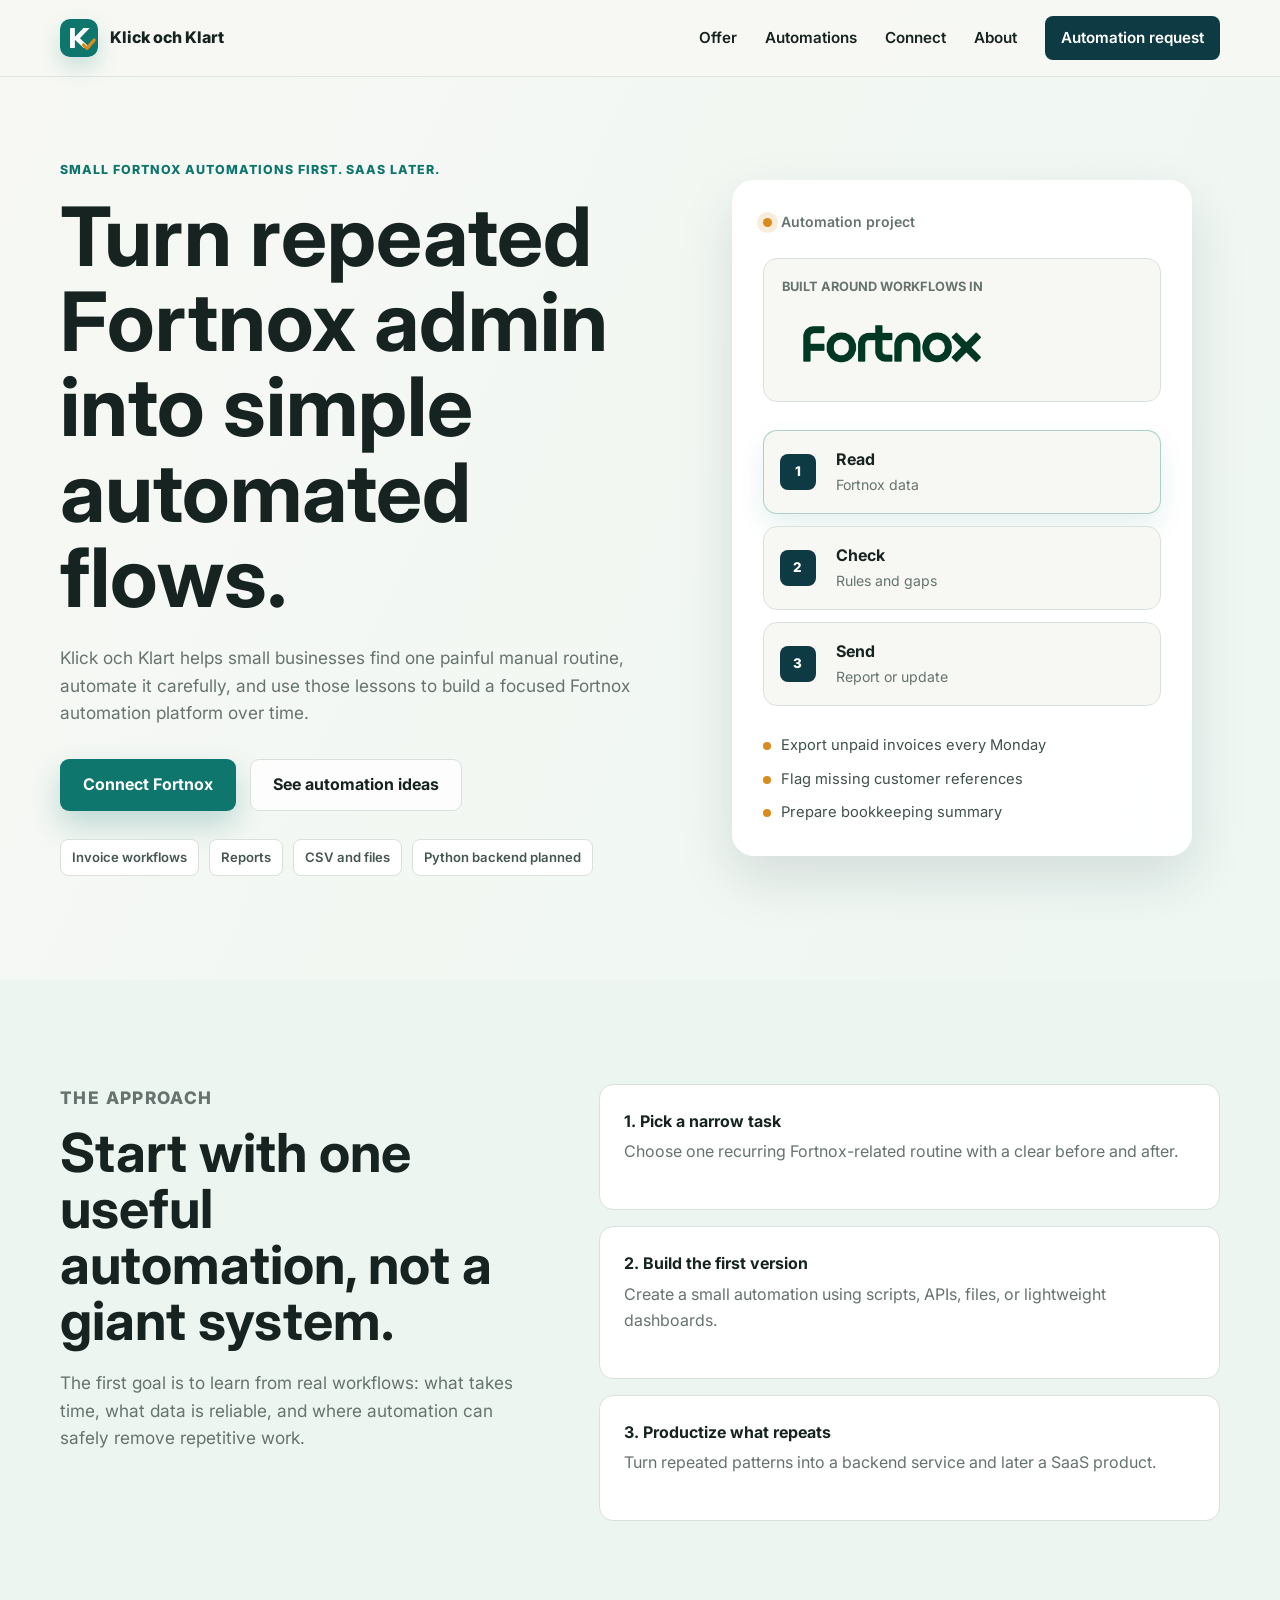
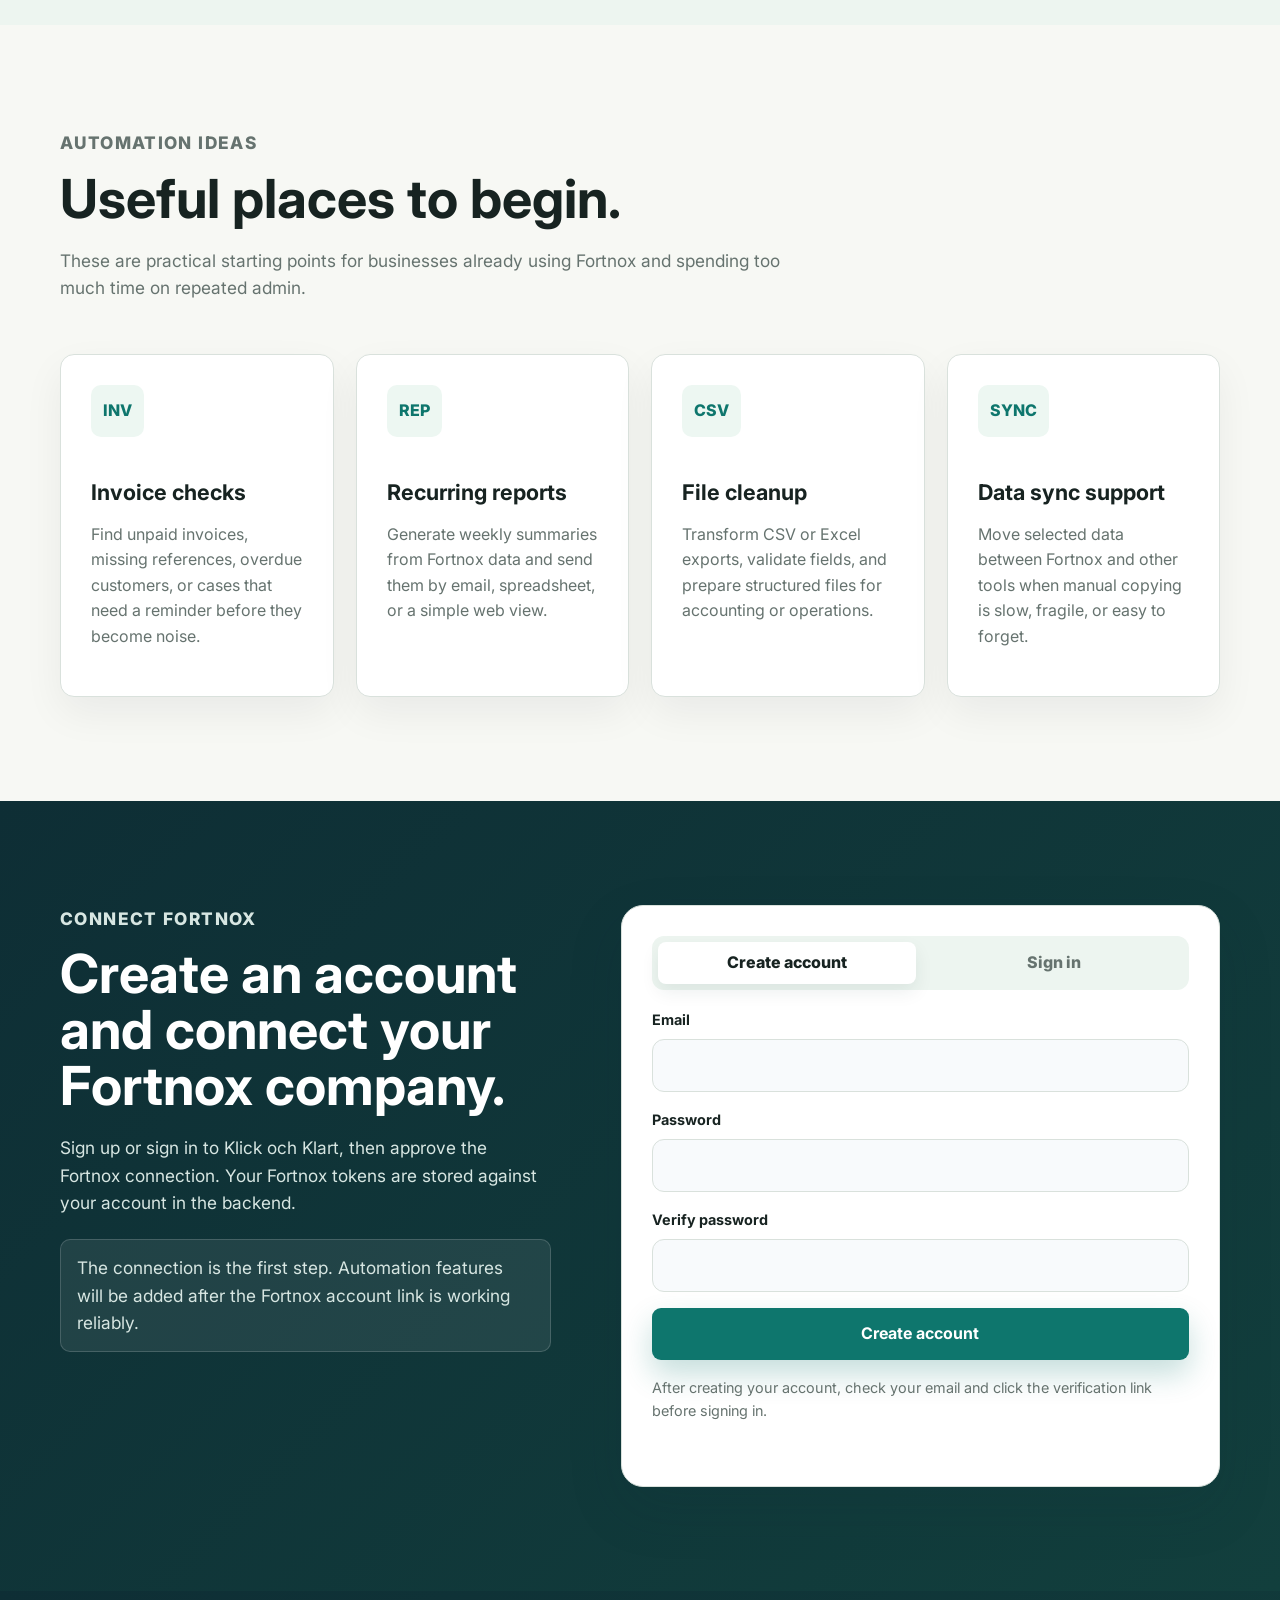
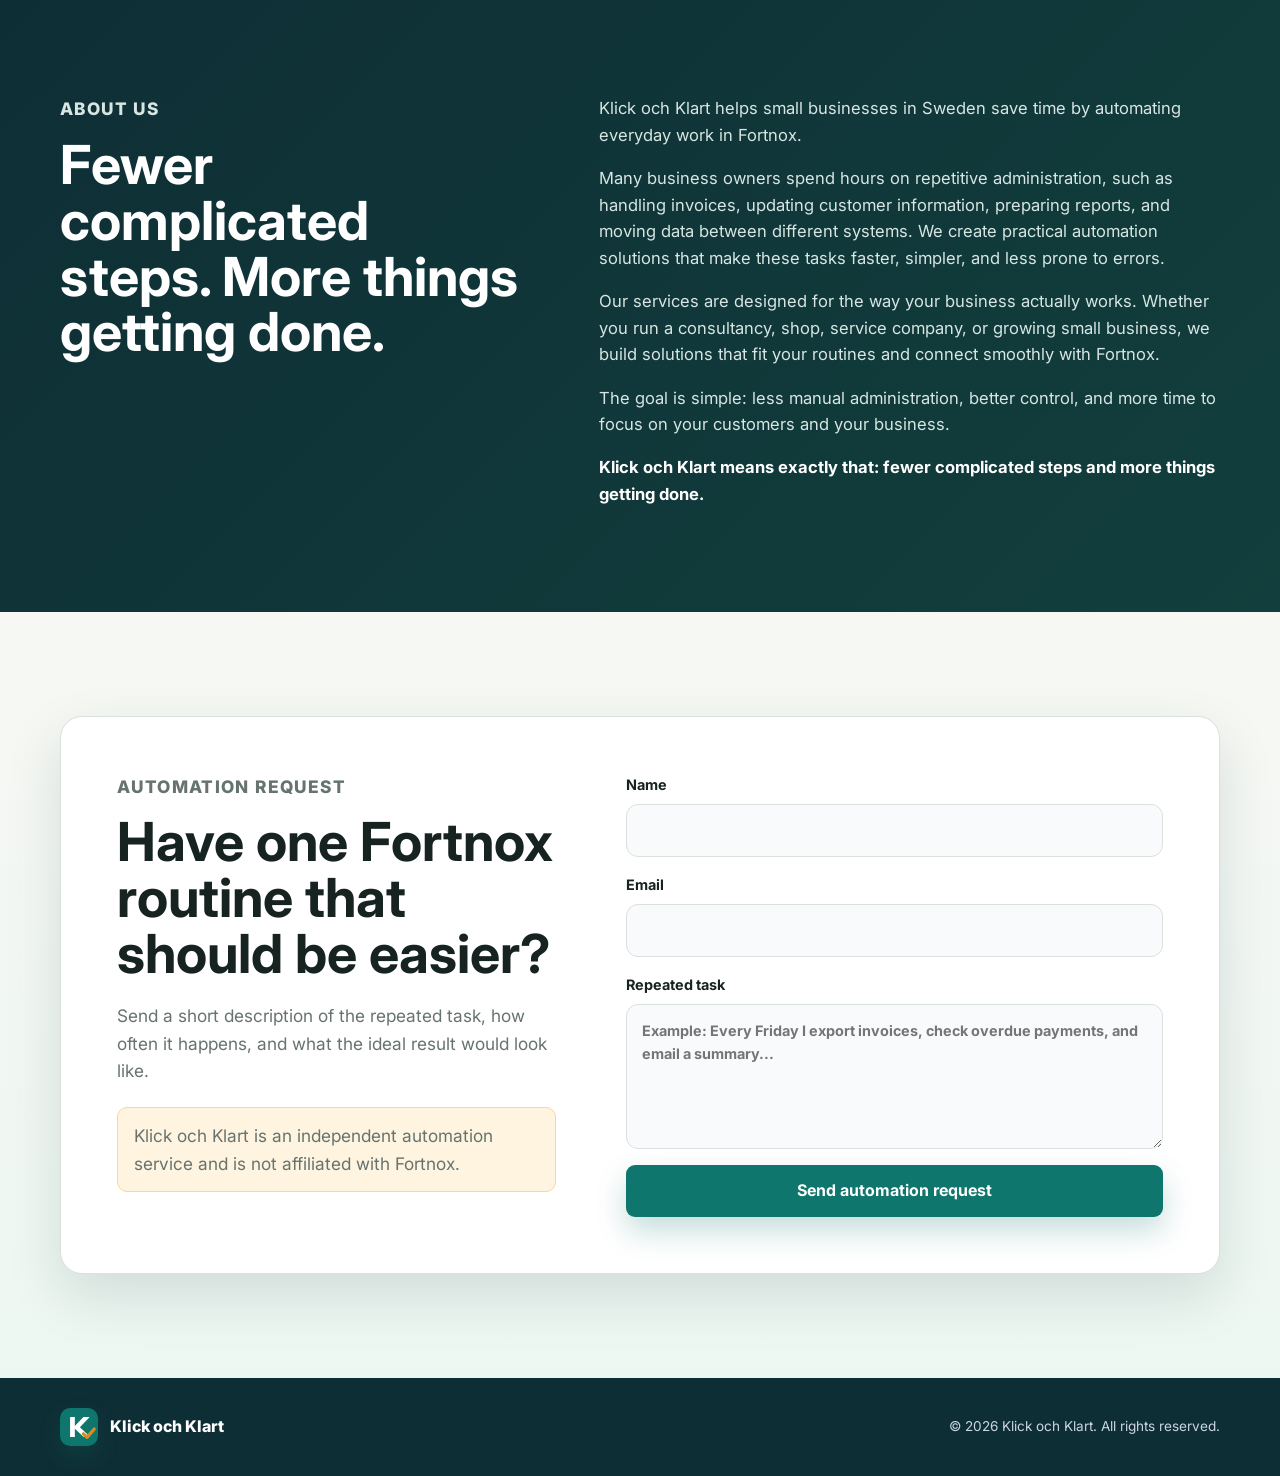
==== index.html @ 31fa26c7 "Animations on the demo and the demo page layout updated" ====
<!DOCTYPE html>
<html lang="en">
<head>
  <meta charset="UTF-8" />
  <meta name="viewport" content="width=device-width, initial-scale=1.0" />
  <meta name="description" content="Klick och Klart builds small, practical Fortnox automations that help Swedish businesses reduce repeated admin work." />
  <meta name="theme-color" content="#0e3b43" />
  <title>Klick och Klart | Fortnox Automation Services</title>
  <link rel="icon" href="icon.svg" type="image/svg+xml" />
  <link rel="preconnect" href="https://fonts.googleapis.com" />
  <link rel="preconnect" href="https://fonts.gstatic.com" crossorigin />
  <link href="https://fonts.googleapis.com/css2?family=Inter:wght@400;500;600;700;800&display=swap" rel="stylesheet" />
  <link rel="stylesheet" href="style.css" />
</head>
<body>
  <header class="site-header">
    <div class="container nav-wrap">
      <a class="brand" href="#home" aria-label="Klick och Klart home">
        <img class="brand-icon" src="icon.svg" alt="" width="40" height="40" />
        <span>Klick och Klart</span>
      </a>

      <button class="menu-button" type="button" aria-expanded="false" aria-controls="main-navigation">
        <span></span>
        <span></span>
        <span></span>
        <span class="sr-only">Open navigation</span>
      </button>

      <nav id="main-navigation" class="main-nav" aria-label="Main navigation">
        <a href="#offer">Offer</a>
        <a href="#automations">Automations</a>
        <a href="#connect">Connect</a>
        <a href="#about">About</a>
        <a class="nav-cta" href="#contact">Automation request</a>
      </nav>

      <div id="account-menu" class="account-menu" hidden>
        <button id="account-menu-button" class="account-menu-button" type="button" aria-expanded="false" aria-controls="account-menu-panel">
          <span id="account-menu-initial">K</span>
        </button>
        <div id="account-menu-panel" class="account-menu-panel" hidden>
          <a href="fortnox-demo.html">⚡ Try demo</a>
          <a href="profile-settings.html">Profile settings</a>
          <button id="account-sign-out-button" type="button">Sign out</button>
        </div>
      </div>
    </div>
  </header>

  <main>
    <section id="home" class="hero section">
      <div class="container hero-grid">
        <div class="hero-copy reveal">
          <p class="eyebrow">Small Fortnox automations first. SaaS later.</p>
          <h1>Turn repeated Fortnox admin into simple automated flows.</h1>
          <p class="hero-text">
            Klick och Klart helps small businesses find one painful manual routine, automate it carefully,
            and use those lessons to build a focused Fortnox automation platform over time.
          </p>
          <div class="hero-actions">
            <a class="button button-primary" href="#connect">Connect Fortnox</a>
            <a class="button button-secondary" href="#automations">See automation ideas</a>
          </div>
          <div class="hero-notes" aria-label="Service highlights">
            <span>Invoice workflows</span>
            <span>Reports</span>
            <span>CSV and files</span>
            <span>Python backend planned</span>
          </div>
        </div>

        <div class="hero-visual reveal" aria-label="Example automation flow">
          <div class="workflow-board">
            <div class="workflow-top">
              <span class="status-dot"></span>
              <span>Automation project</span>
            </div>
            <div class="fortnox-mark" aria-label="Fortnox workflow focus">
              <span>Built around workflows in</span>
              <img src="Fortnox_logo.png" alt="Fortnox" />
            </div>
            <div class="flow-line">
              <div class="flow-step active">
                <small>1</small>
                <strong>Read</strong>
                <span>Fortnox data</span>
              </div>
              <div class="flow-step">
                <small>2</small>
                <strong>Check</strong>
                <span>Rules and gaps</span>
              </div>
              <div class="flow-step">
                <small>3</small>
                <strong>Send</strong>
                <span>Report or update</span>
              </div>
            </div>
            <div class="task-list">
              <div><span></span> Export unpaid invoices every Monday</div>
              <div><span></span> Flag missing customer references</div>
              <div><span></span> Prepare bookkeeping summary</div>
            </div>
          </div>
        </div>
      </div>
    </section>

    <section id="offer" class="section section-muted">
      <div class="container split-grid">
        <div class="section-heading reveal">
          <p class="eyebrow">The approach</p>
          <h2>Start with one useful automation, not a giant system.</h2>
          <p>
            The first goal is to learn from real workflows: what takes time, what data is reliable,
            and where automation can safely remove repetitive work.
          </p>
        </div>

        <div class="principles reveal">
          <div>
            <strong>1. Pick a narrow task</strong>
            <span>Choose one recurring Fortnox-related routine with a clear before and after.</span>
          </div>
          <div>
            <strong>2. Build the first version</strong>
            <span>Create a small automation using scripts, APIs, files, or lightweight dashboards.</span>
          </div>
          <div>
            <strong>3. Productize what repeats</strong>
            <span>Turn repeated patterns into a backend service and later a SaaS product.</span>
          </div>
        </div>
      </div>
    </section>

    <section id="automations" class="section">
      <div class="container">
        <div class="section-heading reveal">
          <p class="eyebrow">Automation ideas</p>
          <h2>Useful places to begin.</h2>
          <p>
            These are practical starting points for businesses already using Fortnox and spending too much time on repeated admin.
          </p>
        </div>

        <div class="card-grid">
          <article class="service-card reveal">
            <div class="icon-box">INV</div>
            <h3>Invoice checks</h3>
            <p>Find unpaid invoices, missing references, overdue customers, or cases that need a reminder before they become noise.</p>
          </article>

          <article class="service-card reveal">
            <div class="icon-box">REP</div>
            <h3>Recurring reports</h3>
            <p>Generate weekly summaries from Fortnox data and send them by email, spreadsheet, or a simple web view.</p>
          </article>

          <article class="service-card reveal">
            <div class="icon-box">CSV</div>
            <h3>File cleanup</h3>
            <p>Transform CSV or Excel exports, validate fields, and prepare structured files for accounting or operations.</p>
          </article>

          <article class="service-card reveal">
            <div class="icon-box">SYNC</div>
            <h3>Data sync support</h3>
            <p>Move selected data between Fortnox and other tools when manual copying is slow, fragile, or easy to forget.</p>
          </article>
        </div>
      </div>
    </section>

    <section id="connect" class="section section-dark">
      <div class="container connect-grid">
        <div class="section-heading reveal">
          <p class="eyebrow">Connect Fortnox</p>
          <h2>Create an account and connect your Fortnox company.</h2>
          <p>
            Sign up or sign in to Klick och Klart, then approve the Fortnox connection. Your Fortnox tokens are stored against your account in the backend.
          </p>
          <p class="connect-note">
            The connection is the first step. Automation features will be added after the Fortnox account link is working reliably.
          </p>
        </div>

        <div class="connect-card reveal">
          <div class="auth-tabs" role="tablist" aria-label="Account action">
            <button class="auth-tab active" type="button" data-auth-mode="signup">Create account</button>
            <button class="auth-tab" type="button" data-auth-mode="signin">Sign in</button>
          </div>

          <form id="signup-form" class="auth-form" data-auth-form="signup">
            <label>
              Email
              <input type="email" name="email" autocomplete="email" required />
            </label>
            <label>
              Password
              <input type="password" name="password" autocomplete="new-password" minlength="8" required />
            </label>
            <label>
              Verify password
              <input type="password" name="confirm_password" autocomplete="new-password" minlength="8" required />
            </label>
            <button class="button button-primary" type="submit">Create account</button>
            <p class="auth-help">After creating your account, check your email and click the verification link before signing in.</p>
          </form>

          <form id="signin-form" class="auth-form" data-auth-form="signin" hidden>
            <label>
              Email
              <input type="email" name="email" autocomplete="email" required />
            </label>
            <label>
              Password
              <input type="password" name="password" autocomplete="current-password" minlength="8" required />
            </label>
            <button class="button button-primary" type="submit">Sign in</button>
            <a class="text-button" href="reset-password.html">Forgot password?</a>
          </form>

          <div id="connect-panel" class="connection-panel" hidden>
            <button id="connect-fortnox-button" class="button button-primary" type="button">Connect Fortnox</button>
            <p id="fortnox-connected-message" class="connected-message" hidden>Fortnox is connected for this account.</p>
          </div>

          <p id="auth-status" class="auth-status" role="status" aria-live="polite"></p>
        </div>
      </div>
    </section>

    <section id="about" class="section section-dark">
      <div class="container about-grid">
        <div class="section-heading reveal">
          <p class="eyebrow">About us</p>
          <h2>Fewer complicated steps. More things getting done.</h2>
        </div>

        <div class="about-copy reveal">
          <p>
            Klick och Klart helps small businesses in Sweden save time by automating everyday work in Fortnox.
          </p>
          <p>
            Many business owners spend hours on repetitive administration, such as handling invoices, updating customer information,
            preparing reports, and moving data between different systems. We create practical automation solutions that make these
            tasks faster, simpler, and less prone to errors.
          </p>
          <p>
            Our services are designed for the way your business actually works. Whether you run a consultancy, shop, service company,
            or growing small business, we build solutions that fit your routines and connect smoothly with Fortnox.
          </p>
          <p>
            The goal is simple: less manual administration, better control, and more time to focus on your customers and your business.
          </p>
          <p>
            Klick och Klart means exactly that: fewer complicated steps and more things getting done.
          </p>
        </div>
      </div>
    </section>

    <section id="contact" class="section contact-section">
      <div class="container contact-card reveal">
        <div>
          <p class="eyebrow">Automation request</p>
          <h2>Have one Fortnox routine that should be easier?</h2>
          <p>
            Send a short description of the repeated task, how often it happens, and what the ideal result would look like.
          </p>
          <p class="independent-note">
            Klick och Klart is an independent automation service and is not affiliated with Fortnox.
          </p>
        </div>

        <form class="contact-form" action="https://formsubmit.co/yadhukrishnan@klickochklart.se" method="POST">
          <input type="hidden" name="_subject" value="New Fortnox automation enquiry from klickochklart.se" />
          <input type="hidden" name="_captcha" value="false" />

          <label>
            Name
            <input type="text" name="name" autocomplete="name" required />
          </label>

          <label>
            Email
            <input type="email" name="email" autocomplete="email" required />
          </label>

          <label>
            Repeated task
            <textarea name="message" rows="5" placeholder="Example: Every Friday I export invoices, check overdue payments, and email a summary..." required></textarea>
          </label>

          <button class="button button-primary" type="submit">Send automation request</button>
        </form>
      </div>
    </section>
  </main>

  <footer class="site-footer">
    <div class="container footer-wrap">
      <div class="brand footer-brand">
        <img class="brand-icon" src="icon.svg" alt="" width="40" height="40" />
        <span>Klick och Klart</span>
      </div>
      <p>&copy; <span id="current-year"></span> Klick och Klart. All rights reserved.</p>
    </div>
  </footer>

  <script>
    window.KOK_API_BASE = "https://klickochklart-backend.onrender.com";
  </script>
  <script src="script.js?v=7"></script>
</body>
</html>
---- style.css ----
:root {
  --bg: #f7f8f4;
  --surface: #ffffff;
  --surface-soft: #edf7f2;
  --text: #172321;
  --muted: #66736f;
  --line: #d9e1dc;
  --primary: #0e766d;
  --primary-dark: #0e3b43;
  --accent: #d88c1f;
  --accent-soft: #fff4df;
  --dark: #0e2e35;
  --dark-soft: #123f3d;
  --radius-lg: 22px;
  --radius-md: 14px;
  --shadow: 0 22px 55px rgba(14, 46, 53, 0.13);
  --container: 1160px;
}

* {
  box-sizing: border-box;
}

html {
  scroll-behavior: smooth;
}

body {
  margin: 0;
  font-family: "Inter", sans-serif;
  color: var(--text);
  background: var(--bg);
  line-height: 1.6;
}

body.menu-open {
  overflow: hidden;
}

a {
  color: inherit;
  text-decoration: none;
}

button,
input,
textarea {
  font: inherit;
}

img {
  max-width: 100%;
}

.container {
  width: min(calc(100% - 40px), var(--container));
  margin-inline: auto;
}

.section {
  padding: 104px 0;
}

.section-muted {
  background: #edf5f0;
}

.section-dark {
  color: #ffffff;
  background: linear-gradient(135deg, var(--dark), var(--dark-soft));
}

.site-header {
  position: fixed;
  z-index: 1000;
  top: 0;
  left: 0;
  width: 100%;
  background: rgba(247, 248, 244, 0.86);
  border-bottom: 1px solid rgba(217, 225, 220, 0.78);
  backdrop-filter: blur(18px);
}

.nav-wrap {
  min-height: 76px;
  display: flex;
  align-items: center;
  justify-content: space-between;
}

.brand {
  display: inline-flex;
  align-items: center;
  gap: 12px;
  font-weight: 800;
  letter-spacing: 0;
}

.brand-icon {
  width: 38px;
  height: 38px;
  border-radius: 10px;
  box-shadow: 0 10px 22px rgba(14, 118, 109, 0.2);
}

.main-nav {
  display: flex;
  align-items: center;
  gap: 28px;
  font-size: 0.95rem;
  font-weight: 600;
}

.main-nav a {
  transition: color 0.2s ease;
}

.main-nav a:hover {
  color: var(--primary);
}

.nav-cta {
  padding: 10px 16px;
  color: #ffffff !important;
  background: var(--primary-dark);
  border-radius: 8px;
}

.account-menu {
  position: relative;
  margin-left: 18px;
}

.account-menu-button {
  width: 42px;
  height: 42px;
  display: grid;
  place-items: center;
  color: #ffffff;
  background: var(--primary-dark);
  border: 0;
  border-radius: 50%;
  cursor: pointer;
  font-weight: 800;
}

.account-menu-panel {
  position: absolute;
  top: calc(100% + 12px);
  right: 0;
  width: 210px;
  display: grid;
  gap: 4px;
  padding: 8px;
  background: #ffffff;
  border: 1px solid var(--line);
  border-radius: 10px;
  box-shadow: var(--shadow);
}

.account-menu-panel[hidden] {
  display: none !important;
}

.account-menu-panel a,
.account-menu-panel button {
  width: 100%;
  padding: 12px;
  color: var(--text);
  background: transparent;
  border: 0;
  border-radius: 8px;
  cursor: pointer;
  font: inherit;
  font-weight: 700;
  text-align: left;
}

.account-menu-panel a:hover,
.account-menu-panel button:hover {
  background: #edf5f0;
}

.demo-nav {
  gap: 22px;
}

.demo-hero {
  min-height: 70vh;
  display: grid;
  align-items: center;
  padding-top: 150px;
  background:
    linear-gradient(115deg, rgba(247, 248, 244, 0.94), rgba(237, 247, 242, 0.9)),
    url("https://images.unsplash.com/photo-1454165804606-c3d57bc86b40?auto=format&fit=crop&w=1800&q=80") center / cover;
}

.demo-hero-grid {
  display: grid;
  grid-template-columns: minmax(0, 1.35fr) minmax(280px, 0.65fr);
  gap: 42px;
  align-items: end;
}

.demo-hero-copy h1 {
  max-width: 760px;
}

.demo-status-panel {
  display: grid;
  gap: 10px;
  padding: 24px;
  background: rgba(255, 255, 255, 0.9);
  border: 1px solid rgba(255, 255, 255, 0.96);
  border-radius: 8px;
  box-shadow: var(--shadow);
}

.demo-status-panel span {
  color: var(--muted);
  font-size: 0.78rem;
  font-weight: 800;
  text-transform: uppercase;
}

.demo-status-panel strong {
  font-size: 1.7rem;
  line-height: 1.1;
}

.demo-status-panel p,
.demo-workspace-heading p {
  margin: 0;
  color: var(--muted);
}

.demo-workspace-section {
  background: #ffffff;
}

.demo-workspace {
  display: grid;
  gap: 28px;
}

.demo-workspace-heading {
  max-width: 760px;
}

.demo-workspace-heading h2 {
  margin-bottom: 12px;
  font-size: clamp(2rem, 3.4vw, 3.2rem);
}

.demo-runner {
  display: grid;
  grid-template-columns: minmax(260px, 0.42fr) minmax(0, 0.58fr);
  gap: 24px;
  align-items: stretch;
}

.demo-control-panel,
.demo-log {
  background: #f7faf7;
  border: 1px solid var(--line);
  border-radius: 8px;
}

.demo-control-panel {
  display: grid;
  align-content: start;
  gap: 24px;
  padding: 24px;
}

.demo-control-panel strong,
.demo-control-panel span {
  display: block;
}

.demo-control-panel strong {
  margin-bottom: 6px;
  font-size: 1.1rem;
}

.demo-control-panel span {
  color: var(--muted);
  font-weight: 600;
}

.demo-actions {
  display: flex;
  flex-wrap: wrap;
  gap: 12px;
}

.demo-log {
  display: grid;
  align-content: start;
  gap: 12px;
  min-height: 420px;
  max-height: 520px;
  margin: 0;
  padding: 18px;
  overflow: auto;
  list-style: none;
}

.demo-log-item {
  position: relative;
  padding: 14px 16px 14px 42px;
  color: var(--text);
  background: #ffffff;
  border: 1px solid var(--line);
  border-radius: 8px;
  box-shadow: 0 12px 22px rgba(14, 46, 53, 0.06);
  font-weight: 700;
  opacity: 0;
  transform: translateY(14px);
  animation: demoLogIn 0.7s cubic-bezier(0.2, 0.8, 0.2, 1) both;
}

.demo-log-item::before {
  content: "";
  position: absolute;
  left: 16px;
  top: 20px;
  width: 10px;
  height: 10px;
  background: var(--primary);
  border-radius: 50%;
  box-shadow: 0 0 0 0 rgba(14, 118, 109, 0.28);
  animation: demoPulse 1.5s ease-in-out infinite;
}

.demo-log-item.done::before {
  background: #2f7d55;
  animation: none;
}

.demo-log-item.error {
  color: #8f1f13;
}

.demo-log-item.error::before {
  background: #b42318;
  animation: none;
}

.demo-page-status {
  margin-top: 0;
}

@keyframes demoLogIn {
  to {
    opacity: 1;
    transform: translateY(0);
  }
}

@keyframes demoPulse {
  0% {
    box-shadow: 0 0 0 0 rgba(14, 118, 109, 0.28);
  }
  70% {
    box-shadow: 0 0 0 10px rgba(14, 118, 109, 0);
  }
  100% {
    box-shadow: 0 0 0 0 rgba(14, 118, 109, 0);
  }
}

.menu-button {
  display: none;
  width: 44px;
  height: 44px;
  padding: 10px;
  background: transparent;
  border: 0;
}

.menu-button span:not(.sr-only) {
  display: block;
  width: 100%;
  height: 2px;
  margin: 5px 0;
  background: var(--text);
  transition: transform 0.25s ease, opacity 0.25s ease;
}

.hero {
  min-height: 92vh;
  display: grid;
  align-items: center;
  padding-top: 160px;
  overflow: hidden;
  background:
    linear-gradient(115deg, rgba(247, 248, 244, 0.92), rgba(237, 247, 242, 0.86)),
    url("https://images.unsplash.com/photo-1554224155-6726b3ff858f?auto=format&fit=crop&w=1800&q=80") center / cover;
}

.hero-grid {
  display: grid;
  grid-template-columns: 1.05fr 0.95fr;
  align-items: center;
  gap: 72px;
}

.eyebrow {
  margin: 0 0 14px;
  color: var(--primary);
  font-size: 0.78rem;
  font-weight: 800;
  letter-spacing: 0.08em;
  text-transform: uppercase;
}

h1,
h2,
h3,
p {
  margin-top: 0;
}

h1,
h2 {
  line-height: 1.04;
}

h1 {
  max-width: 820px;
  margin-bottom: 24px;
  font-size: clamp(3rem, 6.4vw, 5.9rem);
}

h2 {
  margin-bottom: 20px;
  font-size: clamp(2rem, 4.2vw, 3.8rem);
}

h3 {
  margin-bottom: 12px;
  font-size: 1.35rem;
  letter-spacing: 0;
}

.hero-text,
.section-heading > p,
.about-copy > p,
.contact-card > div > p {
  color: var(--muted);
  font-size: 1.08rem;
}

.hero-text {
  max-width: 650px;
}

.hero-actions {
  display: flex;
  flex-wrap: wrap;
  gap: 14px;
  margin-top: 32px;
}

.button {
  display: inline-flex;
  min-height: 52px;
  align-items: center;
  justify-content: center;
  padding: 0 22px;
  border: 1px solid transparent;
  border-radius: 9px;
  cursor: pointer;
  font-weight: 700;
  transition: transform 0.2s ease, box-shadow 0.2s ease, background 0.2s ease;
}

.button:hover {
  transform: translateY(-2px);
}

.button:disabled,
.button[aria-disabled="true"] {
  color: #f8fafc;
  background: #94a3b8;
  border-color: #94a3b8;
  box-shadow: none;
  cursor: not-allowed;
  opacity: 0.85;
}

.button:disabled:hover,
.button[aria-disabled="true"]:hover {
  transform: none;
  box-shadow: none;
}

.button-primary {
  color: #ffffff;
  background: var(--primary);
  box-shadow: 0 14px 30px rgba(14, 118, 109, 0.24);
}

.button-primary:hover {
  box-shadow: 0 20px 36px rgba(14, 118, 109, 0.3);
}

.button-secondary {
  background: rgba(255, 255, 255, 0.8);
  border-color: var(--line);
}

.hero-notes {
  display: flex;
  flex-wrap: wrap;
  gap: 10px;
  margin-top: 28px;
}

.hero-notes span {
  padding: 7px 11px;
  color: #465653;
  background: #ffffff;
  border: 1px solid var(--line);
  border-radius: 8px;
  font-size: 0.82rem;
  font-weight: 600;
}

.hero-visual {
  position: relative;
  min-height: 500px;
  display: grid;
  place-items: center;
}

.workflow-board {
  position: relative;
  z-index: 2;
  width: min(100%, 460px);
  padding: 30px;
  background: rgba(255, 255, 255, 0.94);
  border: 1px solid rgba(255, 255, 255, 0.96);
  border-radius: var(--radius-lg);
  box-shadow: var(--shadow);
  backdrop-filter: blur(16px);
}

.workflow-top {
  display: flex;
  align-items: center;
  justify-content: flex-start;
  gap: 9px;
  color: var(--muted);
  font-size: 0.88rem;
  font-weight: 600;
}

.fortnox-mark {
  display: grid;
  gap: 8px;
  margin-top: 24px;
  padding: 18px;
  background: #f7f8f4;
  border: 1px solid var(--line);
  border-radius: var(--radius-md);
}

.fortnox-mark span {
  color: var(--muted);
  font-size: 0.8rem;
  font-weight: 700;
  text-transform: uppercase;
}

.fortnox-mark img {
  width: min(100%, 220px);
  height: auto;
  display: block;
}

.status-dot {
  width: 9px;
  height: 9px;
  background: var(--accent);
  border-radius: 50%;
  box-shadow: 0 0 0 6px rgba(216, 140, 31, 0.16);
}

.flow-line {
  display: grid;
  gap: 12px;
  margin: 28px 0;
}

.flow-step {
  display: grid;
  grid-template-columns: 42px 1fr;
  column-gap: 14px;
  row-gap: 2px;
  align-items: center;
  padding: 16px;
  background: #f7f8f4;
  border: 1px solid var(--line);
  border-radius: var(--radius-md);
}

.flow-step small {
  grid-row: span 2;
  display: grid;
  width: 36px;
  height: 36px;
  place-items: center;
  color: #ffffff;
  background: var(--primary-dark);
  border-radius: 8px;
  font-weight: 800;
}

.flow-step strong,
.flow-step span {
  display: block;
}

.flow-step span {
  color: var(--muted);
  font-size: 0.88rem;
}

.flow-step.active {
  border-color: rgba(14, 118, 109, 0.32);
  box-shadow: 0 12px 26px rgba(14, 118, 109, 0.1);
}

.task-list {
  display: grid;
  gap: 10px;
}

.task-list div {
  display: flex;
  gap: 10px;
  align-items: flex-start;
  color: #40514d;
  font-size: 0.92rem;
}

.task-list span {
  flex: 0 0 auto;
  width: 8px;
  height: 8px;
  margin-top: 8px;
  background: var(--accent);
  border-radius: 50%;
}

.section-heading {
  max-width: 760px;
  margin-bottom: 52px;
}

.card-grid {
  display: grid;
  grid-template-columns: repeat(4, 1fr);
  gap: 22px;
}

.service-card {
  min-height: 280px;
  padding: 30px;
  background: var(--surface);
  border: 1px solid var(--line);
  border-radius: var(--radius-md);
  box-shadow: 0 16px 40px rgba(15, 23, 42, 0.06);
  transition: transform 0.25s ease, box-shadow 0.25s ease;
}

.service-card:hover {
  transform: translateY(-6px);
  box-shadow: 0 26px 55px rgba(15, 23, 42, 0.1);
}

.service-card p,
.step p {
  color: var(--muted);
}

.icon-box {
  width: fit-content;
  min-width: 52px;
  height: 52px;
  display: grid;
  place-items: center;
  margin-bottom: 38px;
  padding: 0 12px;
  color: var(--primary);
  background: var(--surface-soft);
  border-radius: 10px;
  font-weight: 800;
}

.split-grid,
.about-grid {
  display: grid;
  grid-template-columns: 0.85fr 1.15fr;
  gap: 80px;
}

.principles {
  display: grid;
  gap: 16px;
}

.principles div {
  padding: 24px;
  background: #ffffff;
  border: 1px solid var(--line);
  border-radius: var(--radius-md);
}

.principles strong,
.principles span {
  display: block;
}

.principles span {
  margin-top: 5px;
  color: var(--muted);
}

.section-dark .eyebrow {
  color: #93e6d6;
}

.about-copy p {
  color: #d7e6e2;
  font-size: 1.04rem;
}

.about-copy p:last-child {
  margin-bottom: 0;
  color: #ffffff;
  font-weight: 700;
}

.section-dark .section-heading > p {
  color: #d7e6e2;
}

.contact-section {
  background: linear-gradient(180deg, #f7f8f4, #edf7f2);
}

.connect-grid {
  display: grid;
  grid-template-columns: 0.9fr 1.1fr;
  gap: 70px;
  align-items: start;
}

.connect-note {
  max-width: 560px;
  margin-top: 22px;
  padding: 14px 16px;
  color: #d7e6e2;
  background: rgba(255, 255, 255, 0.08);
  border: 1px solid rgba(255, 255, 255, 0.16);
  border-radius: 10px;
  font-size: 0.95rem;
}

.connect-card {
  padding: 30px;
  color: var(--text);
  background: #ffffff;
  border: 1px solid var(--line);
  border-radius: var(--radius-lg);
  box-shadow: var(--shadow);
}

.auth-tabs {
  display: grid;
  grid-template-columns: 1fr 1fr;
  gap: 8px;
  margin-bottom: 18px;
  padding: 6px;
  background: #edf5f0;
  border-radius: 12px;
}

.auth-tab {
  min-height: 42px;
  color: var(--muted);
  background: transparent;
  border: 0;
  border-radius: 8px;
  cursor: pointer;
  font-weight: 800;
}

.auth-tab.active {
  color: var(--text);
  background: #ffffff;
  box-shadow: 0 8px 18px rgba(14, 46, 53, 0.08);
}

.auth-form {
  display: grid;
  gap: 16px;
}

.auth-form[hidden],
.connection-panel[hidden] {
  display: none !important;
}

.auth-form label {
  display: grid;
  gap: 8px;
  font-size: 0.9rem;
  font-weight: 700;
}

.auth-form input {
  width: 100%;
  padding: 14px 15px;
  color: var(--text);
  background: #f8fafc;
  border: 1px solid var(--line);
  border-radius: 12px;
  outline: none;
}

.auth-form input:focus {
  border-color: var(--primary);
  box-shadow: 0 0 0 4px rgba(14, 118, 109, 0.11);
}

.auth-help,
.reset-heading span {
  margin: 0;
  color: var(--muted);
  font-size: 0.9rem;
}

.reset-heading {
  display: grid;
  gap: 4px;
}

.reset-heading strong {
  font-size: 1.05rem;
}

.connection-panel {
  display: grid;
  gap: 14px;
  margin-top: 22px;
  padding: 18px;
  background: #f7f8f4;
  border: 1px solid var(--line);
  border-radius: var(--radius-md);
}

.connection-panel strong,
.connection-panel span {
  display: block;
}

.connection-panel span {
  margin-top: 4px;
  color: var(--muted);
  font-size: 0.92rem;
}

.connected-message {
  margin: 0;
  color: var(--primary-dark);
  font-weight: 800;
}

.text-button {
  width: fit-content;
  padding: 0;
  color: var(--primary);
  background: transparent;
  border: 0;
  cursor: pointer;
  font-weight: 800;
}

.auth-status {
  min-height: 1.4em;
  margin: 14px 0 0;
  color: var(--muted);
  font-size: 0.9rem;
}

.auth-page {
  min-height: 100vh;
  background: linear-gradient(135deg, var(--dark), var(--dark-soft));
}

.auth-page-shell {
  min-height: 100vh;
  display: grid;
  place-items: center;
  padding: 40px 20px;
}

.reset-page-card {
  width: min(100%, 500px);
  display: grid;
  gap: 22px;
}

.page-reset-heading {
  padding-top: 8px;
}

.page-reset-heading strong {
  font-size: clamp(2rem, 5vw, 3rem);
  line-height: 1.05;
}

.profile-page-card {
  gap: 24px;
}

.profile-details {
  display: grid;
  gap: 14px;
  margin: 0;
}

.profile-details div {
  padding: 16px;
  background: #f8fafc;
  border: 1px solid var(--line);
  border-radius: 12px;
}

.profile-details dt {
  color: var(--muted);
  font-size: 0.82rem;
  font-weight: 800;
  text-transform: uppercase;
}

.profile-details dd {
  margin: 4px 0 0;
  overflow-wrap: anywhere;
  font-weight: 800;
}

.profile-actions {
  display: grid;
  gap: 12px;
}

.danger-button {
  color: #ffffff;
  background: #a93131;
  border-color: #a93131;
}

.danger-button:hover {
  background: #8f2828;
}

.contact-card {
  display: grid;
  grid-template-columns: 0.9fr 1.1fr;
  gap: 70px;
  padding: 56px;
  background: #ffffff;
  border: 1px solid var(--line);
  border-radius: var(--radius-lg);
  box-shadow: var(--shadow);
}

.independent-note {
  max-width: 560px;
  margin-top: 22px;
  padding: 14px 16px;
  color: #5b4b27;
  background: var(--accent-soft);
  border: 1px solid #f2d8a8;
  border-radius: 10px;
  font-size: 0.9rem;
}

.contact-form {
  display: grid;
  gap: 16px;
}

.contact-form label {
  display: grid;
  gap: 8px;
  font-size: 0.9rem;
  font-weight: 700;
}

.contact-form input,
.contact-form textarea {
  width: 100%;
  padding: 14px 15px;
  color: var(--text);
  background: #f8fafc;
  border: 1px solid var(--line);
  border-radius: 12px;
  outline: none;
  transition: border-color 0.2s ease, box-shadow 0.2s ease;
}

.contact-form input:focus,
.contact-form textarea:focus {
  border-color: var(--primary);
  box-shadow: 0 0 0 4px rgba(14, 118, 109, 0.11);
}

.contact-form textarea {
  resize: vertical;
}

.site-footer {
  padding: 30px 0;
  color: #cbd5e1;
  background: var(--dark);
}

.footer-wrap {
  display: flex;
  align-items: center;
  justify-content: space-between;
  gap: 20px;
}

.footer-brand {
  color: #ffffff;
}

.footer-wrap p {
  margin: 0;
  font-size: 0.85rem;
}

.reveal {
  opacity: 0;
  transform: translateY(24px);
  transition: opacity 0.7s ease, transform 0.7s ease;
}

.reveal.visible {
  opacity: 1;
  transform: translateY(0);
}

.sr-only {
  position: absolute;
  width: 1px;
  height: 1px;
  padding: 0;
  margin: -1px;
  overflow: hidden;
  clip: rect(0, 0, 0, 0);
  white-space: nowrap;
  border: 0;
}

@media (max-width: 900px) {
  .section {
    padding: 84px 0;
  }

  .hero-grid,
  .split-grid,
  .about-grid,
  .connect-grid,
  .demo-hero-grid,
  .demo-runner,
  .contact-card {
    grid-template-columns: 1fr;
  }

  .hero-grid,
  .split-grid,
  .about-grid,
  .connect-grid,
  .contact-card {
    gap: 48px;
  }

  .hero {
    padding-top: 130px;
  }

  .demo-hero {
    min-height: auto;
    padding-top: 130px;
  }

  .demo-status-panel {
    max-width: 520px;
  }

  .demo-log {
    min-height: 340px;
  }

  .hero-visual {
    min-height: 430px;
  }

  .card-grid {
    grid-template-columns: 1fr;
  }

  .service-card {
    min-height: auto;
  }

  .icon-box {
    margin-bottom: 28px;
  }

  .menu-button {
    display: block;
  }

  .main-nav {
    position: fixed;
    inset: 76px 0 auto;
    min-height: calc(100vh - 76px);
    display: none;
    flex-direction: column;
    align-items: stretch;
    padding: 30px 20px;
    background: rgba(247, 248, 244, 0.98);
  }

  .main-nav.open {
    display: flex;
  }

  .demo-nav {
    display: none;
  }

  .main-nav a {
    padding: 16px 8px;
    border-bottom: 1px solid var(--line);
  }

  .nav-cta {
    margin-top: 8px;
    text-align: center;
    border-bottom: 0 !important;
  }

  .account-menu {
    margin-left: auto;
    margin-right: 14px;
  }
}

@media (max-width: 620px) {
  .container {
    width: min(calc(100% - 28px), var(--container));
  }

  .section {
    padding: 72px 0;
  }

  .hero {
    padding-top: 120px;
  }

  .demo-hero {
    padding-top: 118px;
  }

  h1 {
    font-size: clamp(2.7rem, 14vw, 4.5rem);
  }

  .hero-actions,
  .hero-actions .button,
  .demo-actions,
  .demo-actions .button {
    width: 100%;
  }

  .demo-control-panel,
  .demo-log,
  .demo-status-panel {
    padding: 18px;
  }

  .demo-log-item {
    padding-right: 12px;
  }

  .hero-visual {
    min-height: 360px;
  }

  .workflow-board {
    padding: 22px;
  }

  .flow-step {
    grid-template-columns: 38px 1fr;
  }

  .contact-card {
    padding: 28px;
  }

  .footer-wrap {
    flex-direction: column;
    align-items: flex-start;
  }
}

@media (prefers-reduced-motion: reduce) {
  html {
    scroll-behavior: auto;
  }

  *,
  *::before,
  *::after {
    transition-duration: 0.01ms !important;
    animation-duration: 0.01ms !important;
  }
}
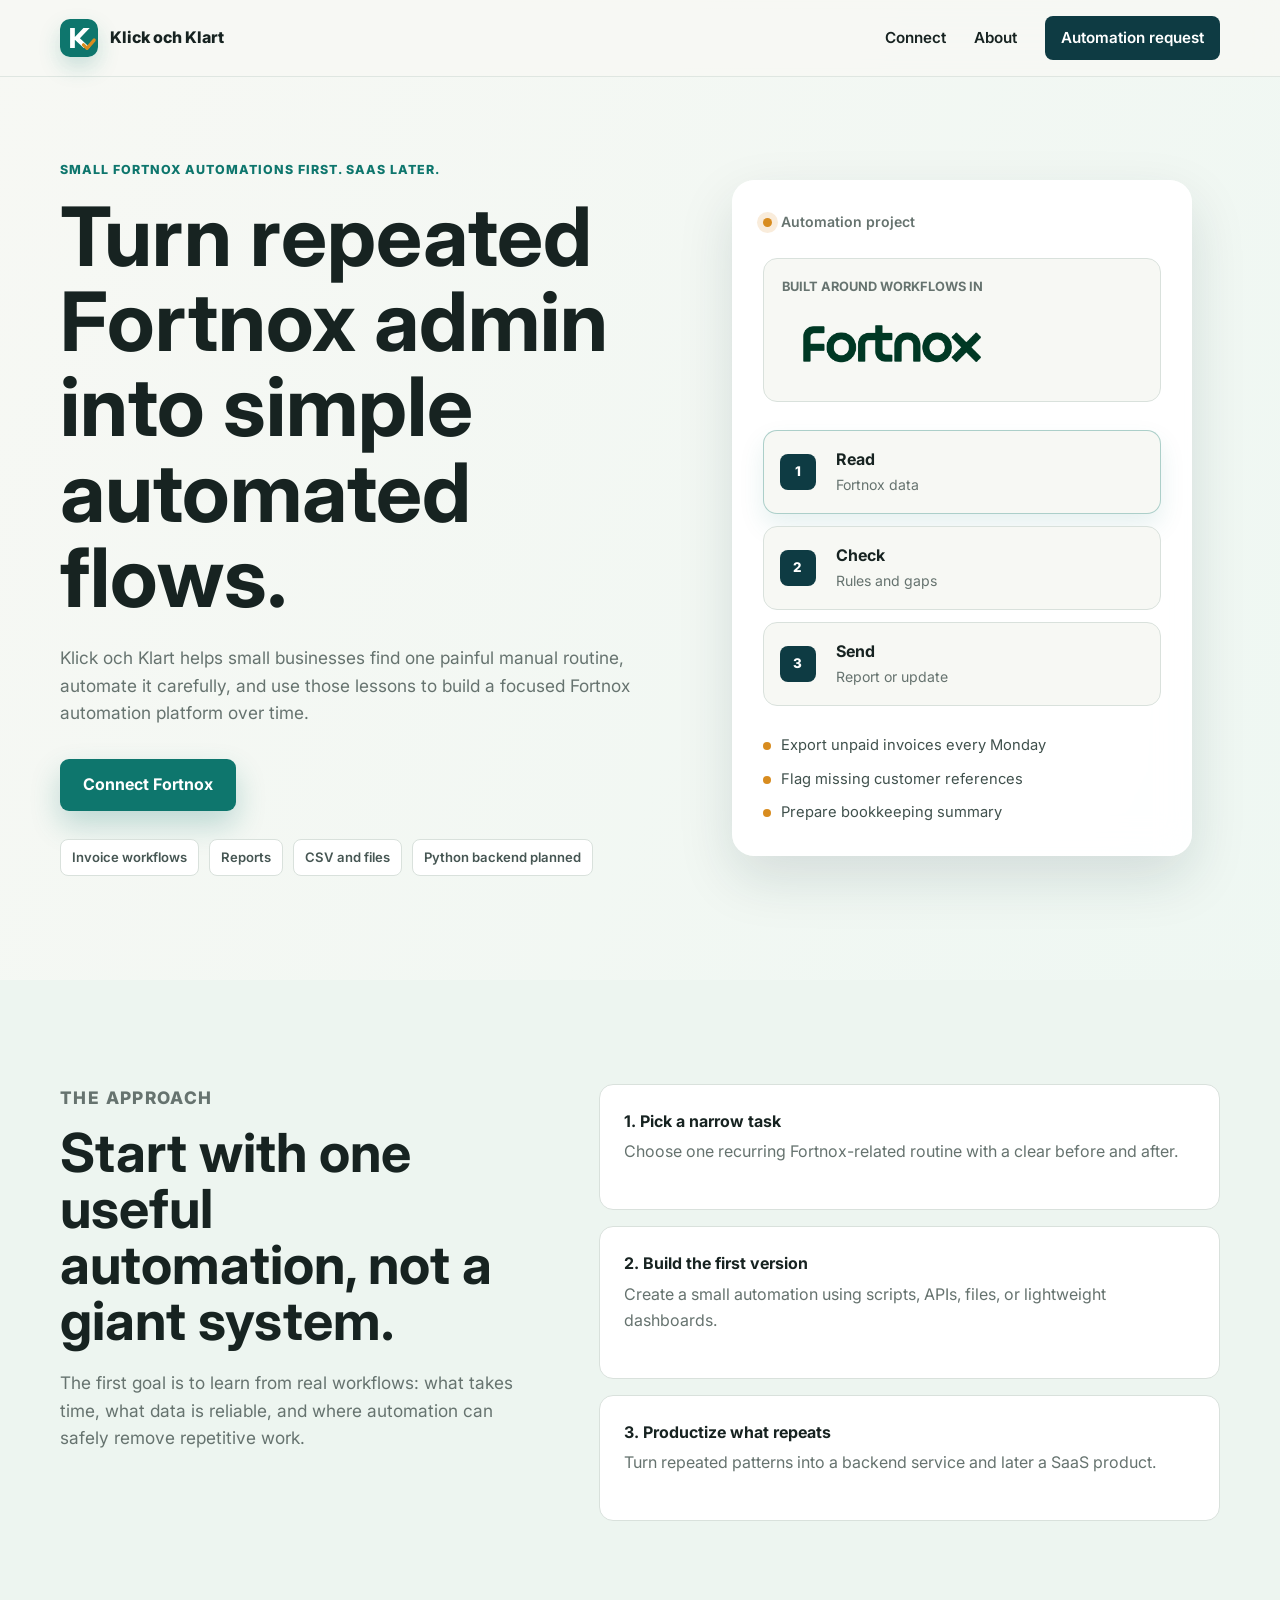
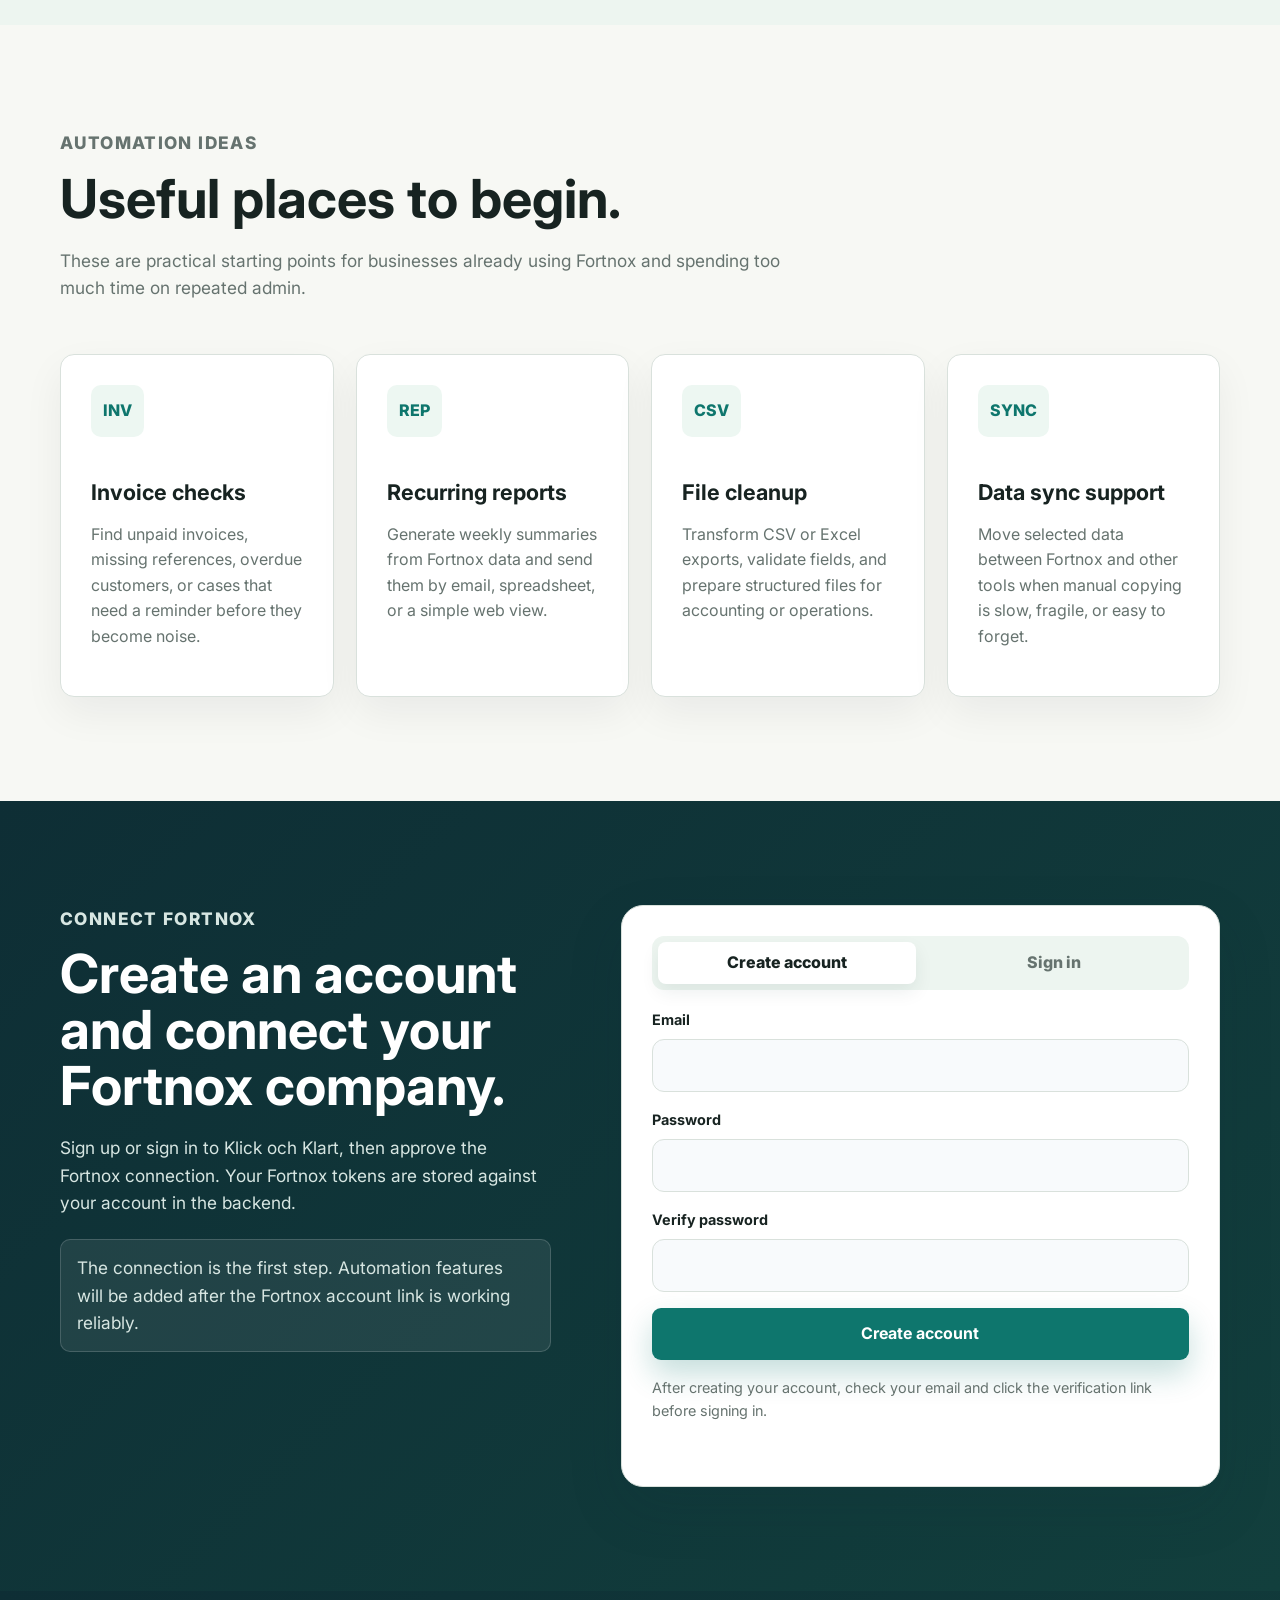
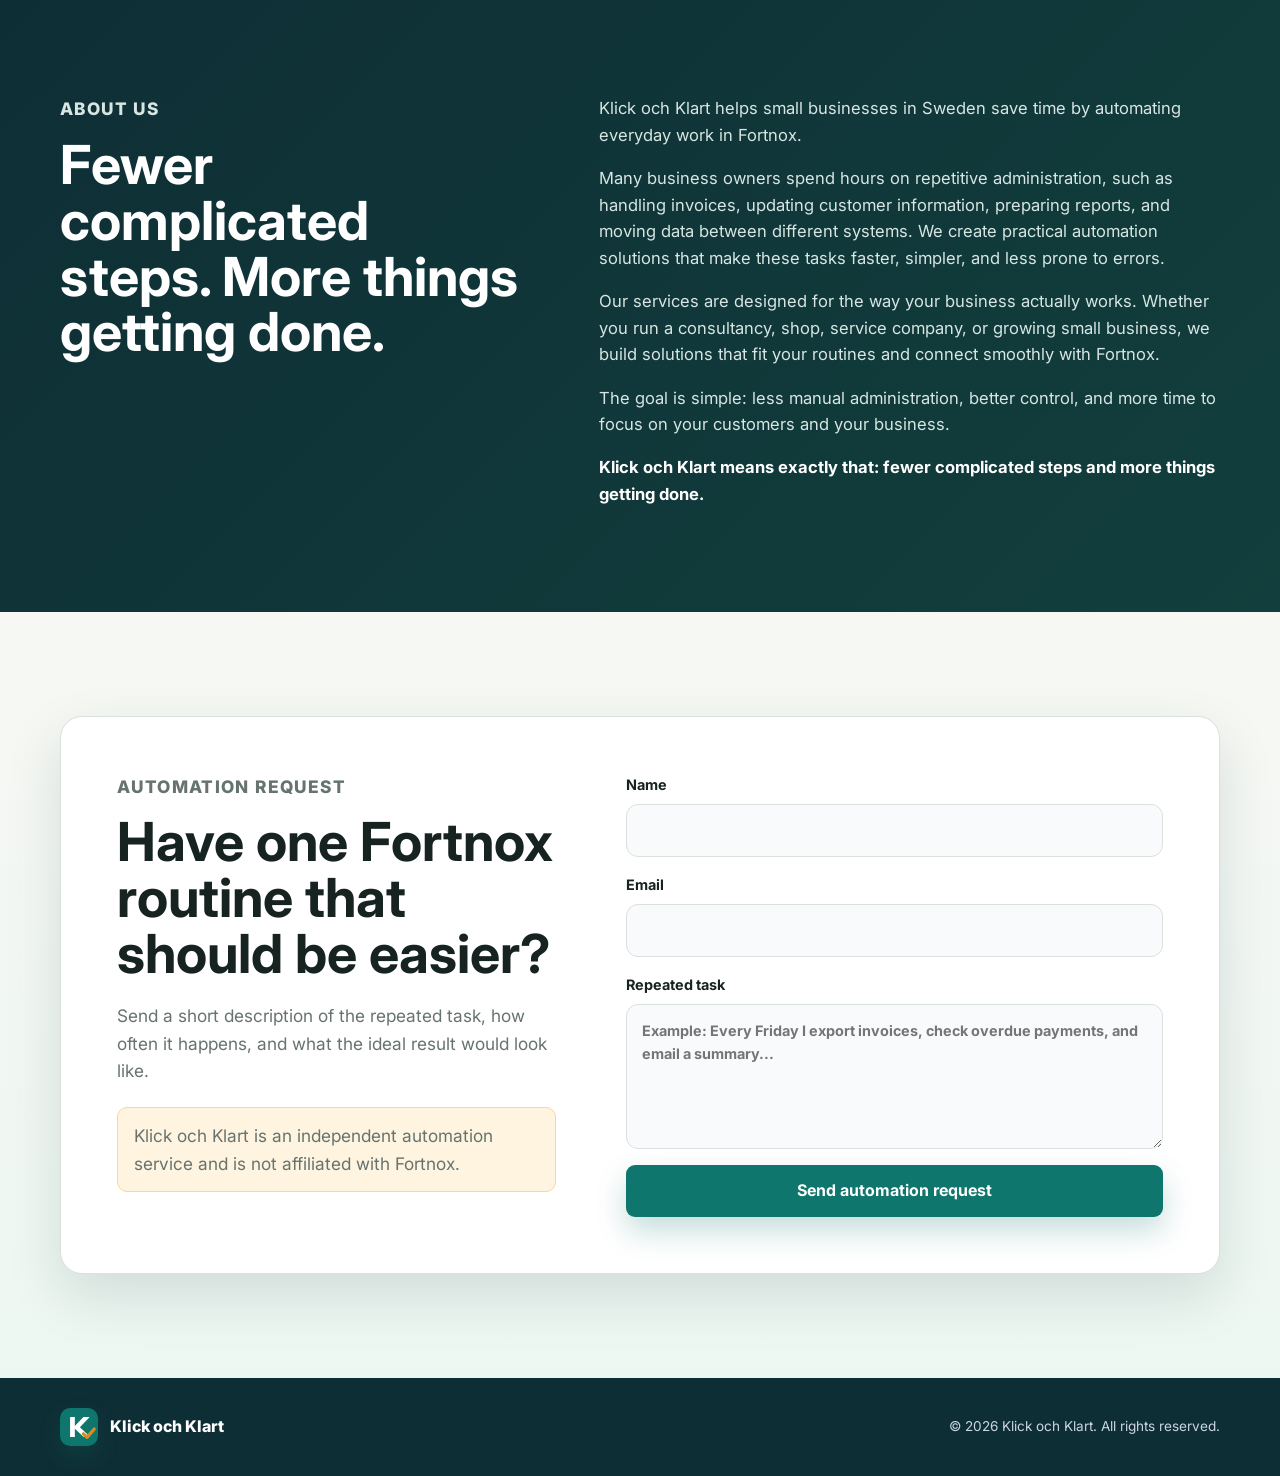
==== commit aa1c0660: "small updates on main page and demo page" ====
--- a/index.html
+++ b/index.html
@@ -28,8 +28,6 @@
       </button>
 
       <nav id="main-navigation" class="main-nav" aria-label="Main navigation">
-        <a href="#offer">Offer</a>
-        <a href="#automations">Automations</a>
         <a href="#connect">Connect</a>
         <a href="#about">About</a>
         <a class="nav-cta" href="#contact">Automation request</a>
@@ -60,7 +58,6 @@
           </p>
           <div class="hero-actions">
             <a class="button button-primary" href="#connect">Connect Fortnox</a>
-            <a class="button button-secondary" href="#automations">See automation ideas</a>
           </div>
           <div class="hero-notes" aria-label="Service highlights">
             <span>Invoice workflows</span>
@@ -222,11 +219,6 @@
             <a class="text-button" href="reset-password.html">Forgot password?</a>
           </form>
 
-          <div id="connect-panel" class="connection-panel" hidden>
-            <button id="connect-fortnox-button" class="button button-primary" type="button">Connect Fortnox</button>
-            <p id="fortnox-connected-message" class="connected-message" hidden>Fortnox is connected for this account.</p>
-          </div>
-
           <p id="auth-status" class="auth-status" role="status" aria-live="polite"></p>
         </div>
       </div>
--- a/style.css
+++ b/style.css
@@ -1146,7 +1146,18 @@
   }
 
   .demo-nav {
-    display: none;
+    position: static;
+    min-height: auto;
+    display: flex;
+    flex-direction: row;
+    align-items: center;
+    padding: 0;
+    background: transparent;
+  }
+
+  .demo-nav a {
+    padding: 10px 14px;
+    border-bottom: 0;
   }
 
   .main-nav a {
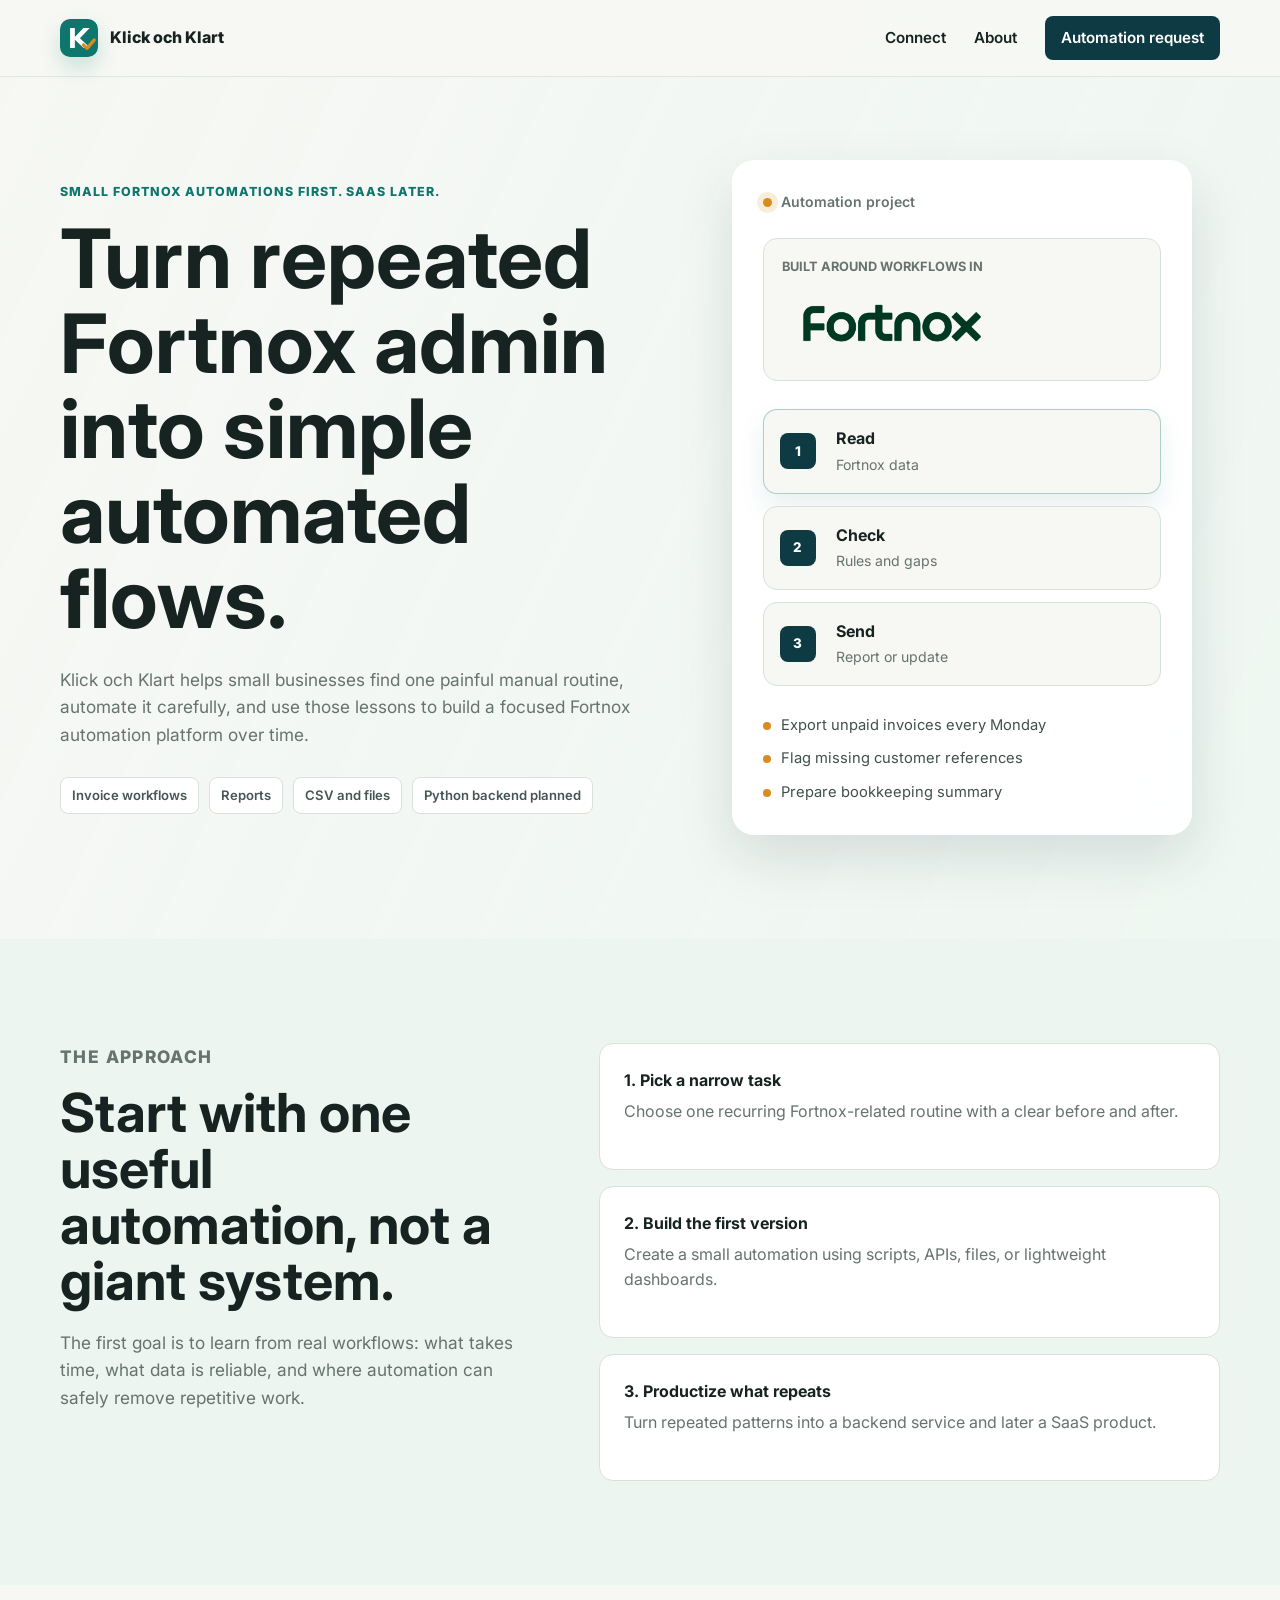
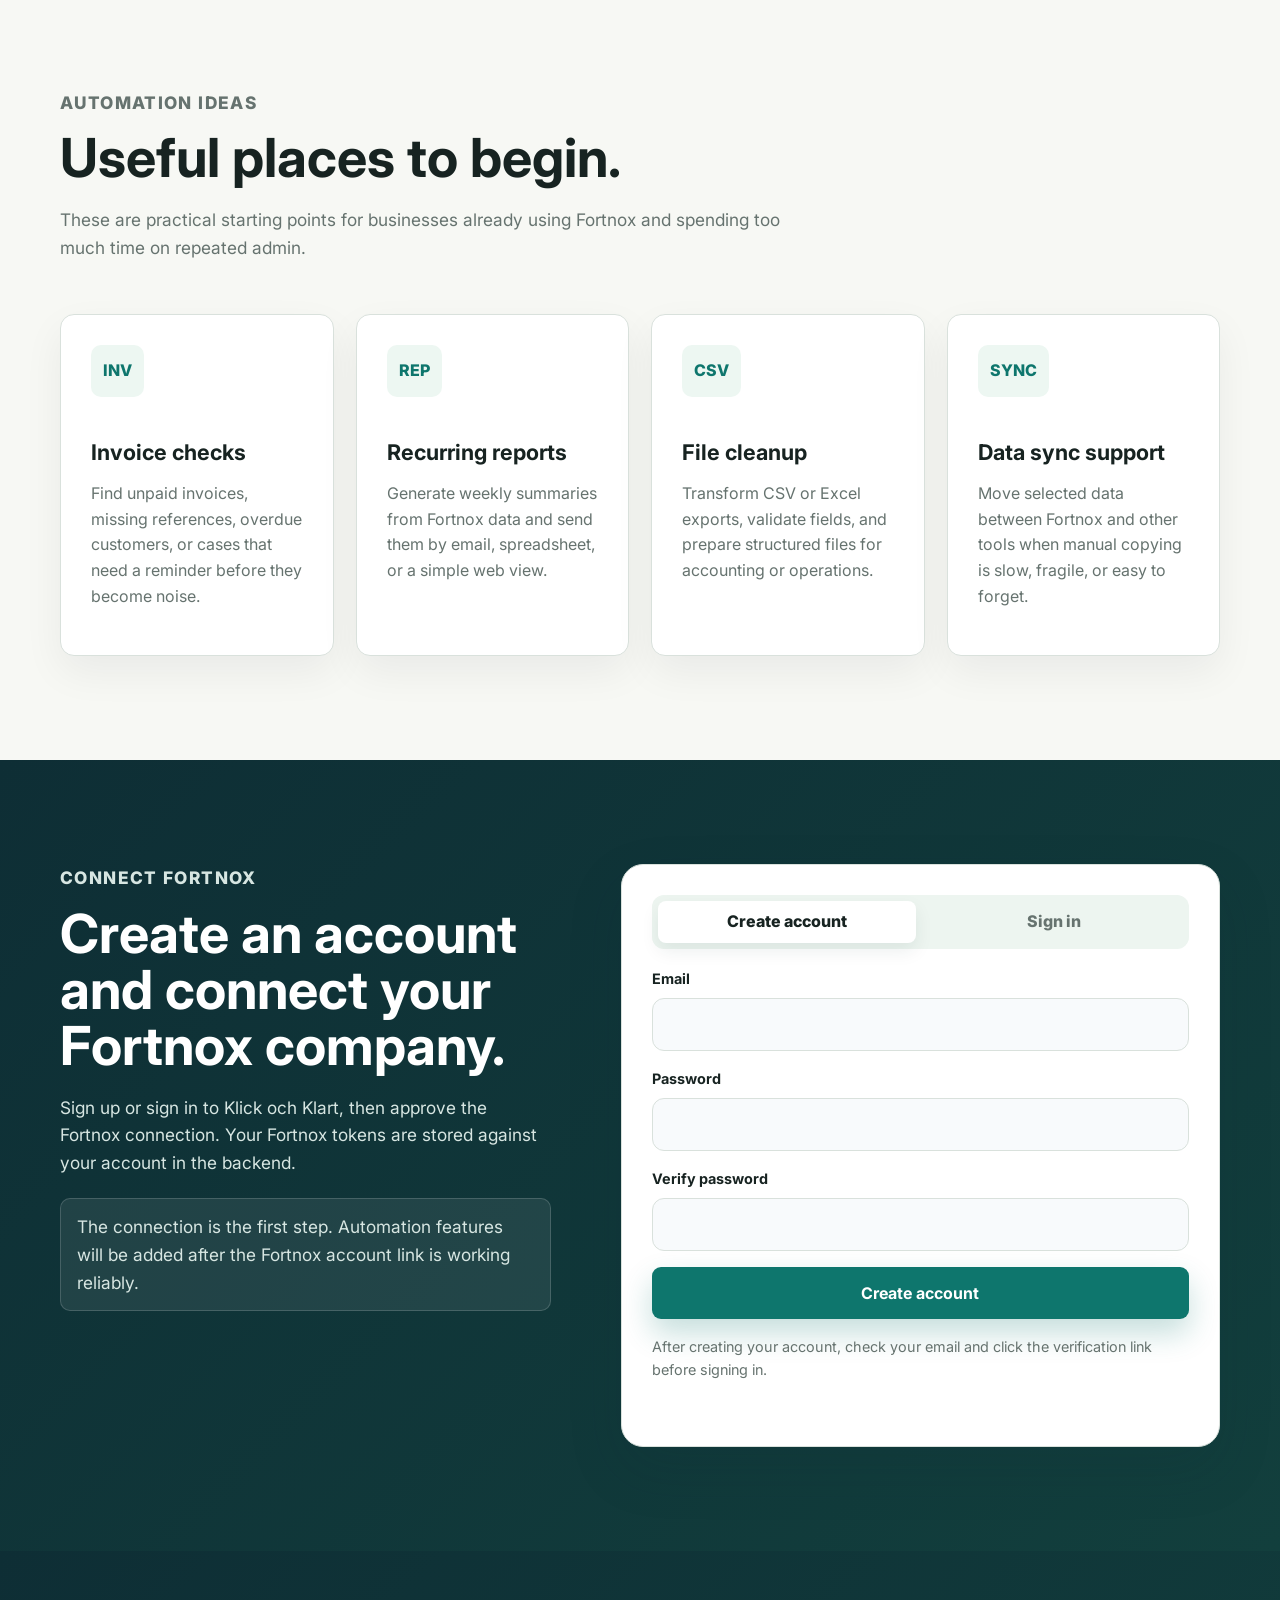
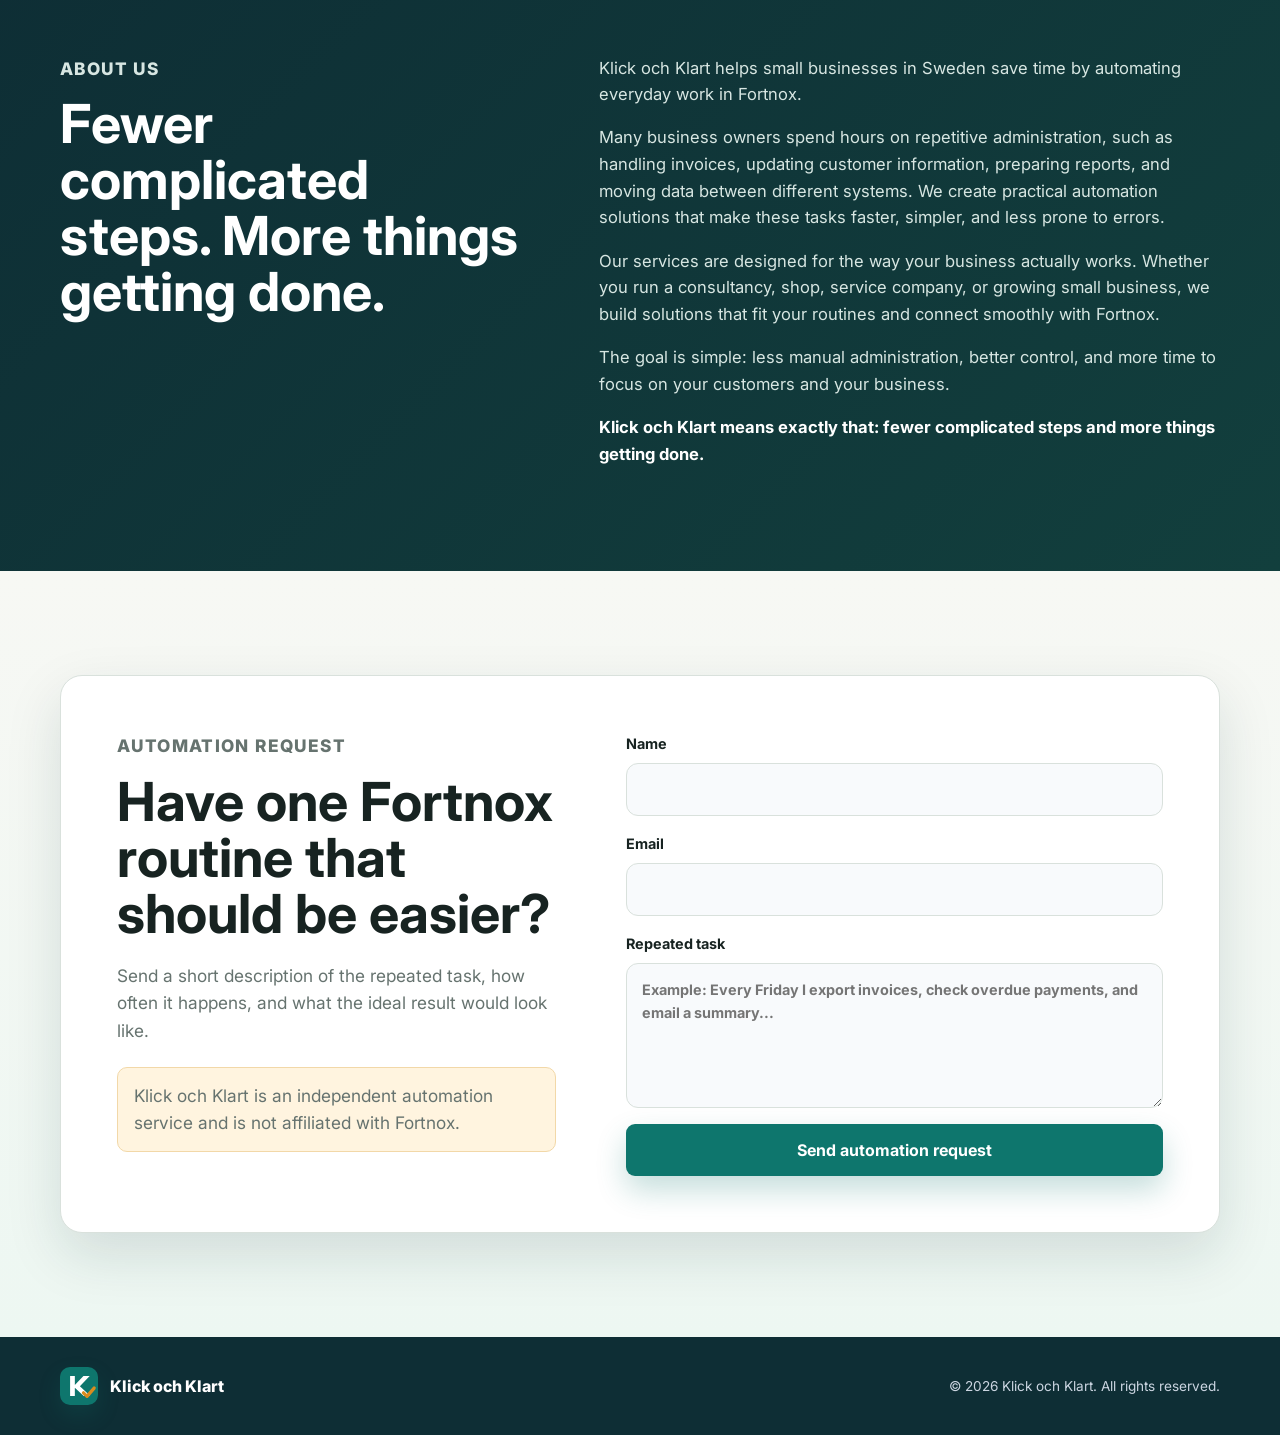
==== commit 192a6a02: "small fixes on main page and demo page" ====
--- a/index.html
+++ b/index.html
@@ -7,6 +7,13 @@
   <meta name="theme-color" content="#0e3b43" />
   <title>Klick och Klart | Fortnox Automation Services</title>
   <link rel="icon" href="icon.svg" type="image/svg+xml" />
+  <script>
+    try {
+      if (localStorage.getItem('kok_access_token')) {
+        document.documentElement.classList.add('has-session');
+      }
+    } catch (error) {}
+  </script>
   <link rel="preconnect" href="https://fonts.googleapis.com" />
   <link rel="preconnect" href="https://fonts.gstatic.com" crossorigin />
   <link href="https://fonts.googleapis.com/css2?family=Inter:wght@400;500;600;700;800&display=swap" rel="stylesheet" />
@@ -33,7 +40,7 @@
         <a class="nav-cta" href="#contact">Automation request</a>
       </nav>
 
-      <div id="account-menu" class="account-menu" hidden>
+      <div id="account-menu" class="account-menu signed-in-only">
         <button id="account-menu-button" class="account-menu-button" type="button" aria-expanded="false" aria-controls="account-menu-panel">
           <span id="account-menu-initial">K</span>
         </button>
@@ -56,9 +63,6 @@
             Klick och Klart helps small businesses find one painful manual routine, automate it carefully,
             and use those lessons to build a focused Fortnox automation platform over time.
           </p>
-          <div class="hero-actions">
-            <a class="button button-primary" href="#connect">Connect Fortnox</a>
-          </div>
           <div class="hero-notes" aria-label="Service highlights">
             <span>Invoice workflows</span>
             <span>Reports</span>
@@ -183,7 +187,7 @@
           </p>
         </div>
 
-        <div class="connect-card reveal">
+        <div id="auth-card" class="connect-card reveal signed-out-only">
           <div class="auth-tabs" role="tablist" aria-label="Account action">
             <button class="auth-tab active" type="button" data-auth-mode="signup">Create account</button>
             <button class="auth-tab" type="button" data-auth-mode="signin">Sign in</button>
@@ -305,6 +309,6 @@
   <script>
     window.KOK_API_BASE = "https://klickochklart-backend.onrender.com";
   </script>
-  <script src="script.js?v=7"></script>
+  <script src="script.js?v=8"></script>
 </body>
 </html>
--- a/style.css
+++ b/style.css
@@ -131,6 +131,15 @@
   margin-left: 18px;
 }
 
+.signed-in-only,
+html.has-session .signed-out-only {
+  display: none !important;
+}
+
+html.has-session .signed-in-only {
+  display: block !important;
+}
+
 .account-menu-button {
   width: 42px;
   height: 42px;
@@ -810,8 +819,7 @@
   gap: 16px;
 }
 
-.auth-form[hidden],
-.connection-panel[hidden] {
+.auth-form[hidden] {
   display: none !important;
 }
 
@@ -851,33 +859,6 @@
 
 .reset-heading strong {
   font-size: 1.05rem;
-}
-
-.connection-panel {
-  display: grid;
-  gap: 14px;
-  margin-top: 22px;
-  padding: 18px;
-  background: #f7f8f4;
-  border: 1px solid var(--line);
-  border-radius: var(--radius-md);
-}
-
-.connection-panel strong,
-.connection-panel span {
-  display: block;
-}
-
-.connection-panel span {
-  margin-top: 4px;
-  color: var(--muted);
-  font-size: 0.92rem;
-}
-
-.connected-message {
-  margin: 0;
-  color: var(--primary-dark);
-  font-weight: 800;
 }
 
 .text-button {
